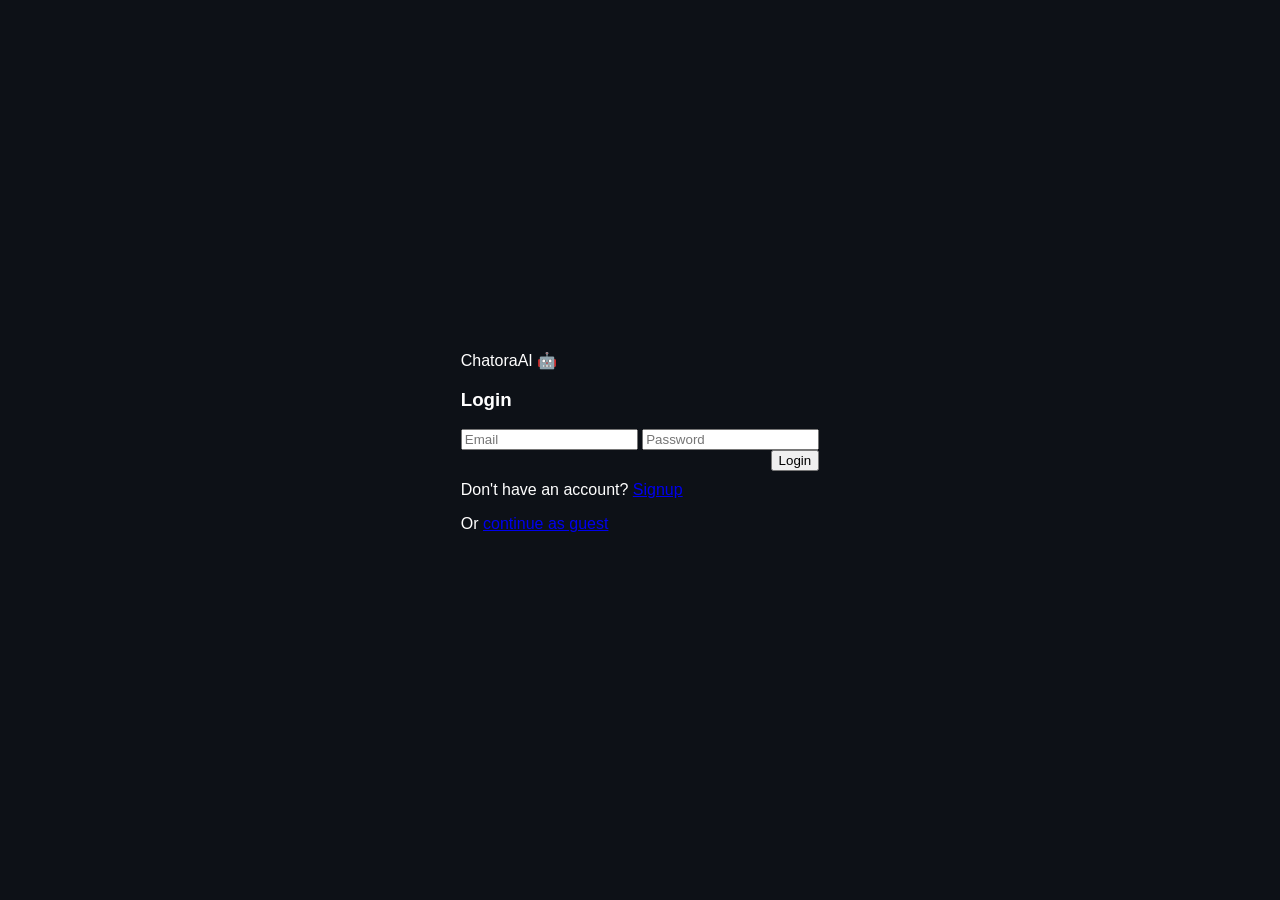
==== frontend/login.html @ 162e8bf5 "Some new features." ====
<!doctype html>
<html>
<head>
  <meta charset="utf-8"/><meta name="viewport" content="width=device-width,initial-scale=1"/>
  <title>Login - ChatoraAI</title>
  <link rel="stylesheet" href="style.css"/>
</head>
<body>
  <div class="container">
    <div class="header"><div class="brand">ChatoraAI 🤖</div></div>
    <div class="panel" style="max-width:520px;margin:0 auto">
      <h3>Login</h3>
      <input id="email" type="email" placeholder="Email" />
      <input id="password" type="password" placeholder="Password" />
      <div style="display:flex;gap:8px;justify-content:flex-end">
        <button id="loginBtn" class="btn-primary">Login</button>
      </div>
      <p class="small" style="margin-top:10px">Don't have an account? <a href="signup.html" class="link">Signup</a></p>
      <p class="small">Or <a href="chat.html?guest=true" class="link">continue as guest</a></p>
    </div>
  </div>

  <script>
    const API_BASE = "http://127.0.0.1:8000";
    function saveAuth(token, user){ localStorage.setItem('chatora_token', token); localStorage.setItem('chatora_user', JSON.stringify(user)); }
    document.getElementById('loginBtn').addEventListener('click', async ()=>{
      const email = document.getElementById('email').value.trim();
      const password = document.getElementById('password').value;
      if(!email||!password){ alert('Fill all'); return; }
      try{
        const res = await fetch(`${API_BASE}/login`, { method:'POST', headers:{'Content-Type':'application/json'}, body: JSON.stringify({email,password}) });
        const data = await res.json();
        if(!res.ok){ alert(data.detail || 'Login failed'); return; }
        saveAuth(data.token, data.user || {name:data.user?.name || data.user?.username, email});
        window.location.href = 'chat.html';
      }catch(e){ alert('Network error'); console.error(e) }
    });

    // restore theme
    const s = localStorage.getItem('chatora_theme') || 'dark';
    if(s==='light') document.body.classList.add('light');
  </script>
</body>
</html>
---- frontend/style.css ----
/* General Page Styling */
body {
  font-family: Arial, sans-serif;
  background-color: #0d1117;
  color: white;
  margin: 0;
  padding: 0;
  height: 100vh;
  display: flex;
  justify-content: center;
  align-items: center;
}

/* Main Container: Two-column layout */
.main-container {
  display: flex;
  gap: 20px;
  width: 90%;
  max-width: 1200px;
  height: 90vh;
}

/* Avatar Section (Left) */
.avatar-section {
  flex: 1;
  display: flex;
  justify-content: center;
  align-items: center;
  background-color: #161b22;
  border-radius: 15px;
  box-shadow: 0 0 20px rgba(0, 255, 255, 0.4);
  padding: 10px;
  min-width: 350px;
  max-width: 450px;
}

#avatar-container {
  width: 100%;
  height: 100%;
  max-height: 450px;
}


/* Chat Section (Right) */
.chat-section {
  flex: 1.5;
  background-color: #161b22;
  padding: 20px;
  border-radius: 15px;
  box-shadow: 0 0 20px rgba(0, 255, 255, 0.4);
  display: flex;
  flex-direction: column;
}

h1 {
  margin: 0 0 10px 0;
  text-align: center;
  color: #00eaff;
}

/* Chat Box */
#chat-box {
  flex: 1;
  overflow-y: auto;
  background-color: #0d1117;
  border: 1px solid #00eaff;
  padding: 10px;
  margin-bottom: 10px;
  border-radius: 10px;
  text-align: left;
}

/* Messages */
.user-msg {
  color: #00eaff;
  margin-bottom: 5px;
}
.bot-msg {
  color: #ffcc70;
  margin-bottom: 10px;
}

/* Input Area */
.input-area {
  display: flex;
  gap: 10px;
  align-items: center;
}

#user-input {
  flex: 1;
  padding: 8px;
  border-radius: 8px;
  border: none;
  outline: none;
  font-size: 16px;
}

#send-btn {
  padding: 8px 15px;
  background-color: #00eaff;
  border: none;
  border-radius: 8px;
  cursor: pointer;
  color: black;
  font-weight: bold;
}
#send-btn:hover {
  background-color: #00bcd4;
}

#emoji-btn {
  padding: 6px 10px;
  background-color: #222;
  border: 1px solid #00eaff;
  border-radius: 8px;
  cursor: pointer;
  color: #00eaff;
  font-size: 18px;
}
#emoji-btn:hover {
  background-color: #00eaff;
  color: black;
}

/* Emoji Picker Position */
emoji-picker {
  position: absolute;
  bottom: 80px;
  right: 50px;
  z-index: 999;
}
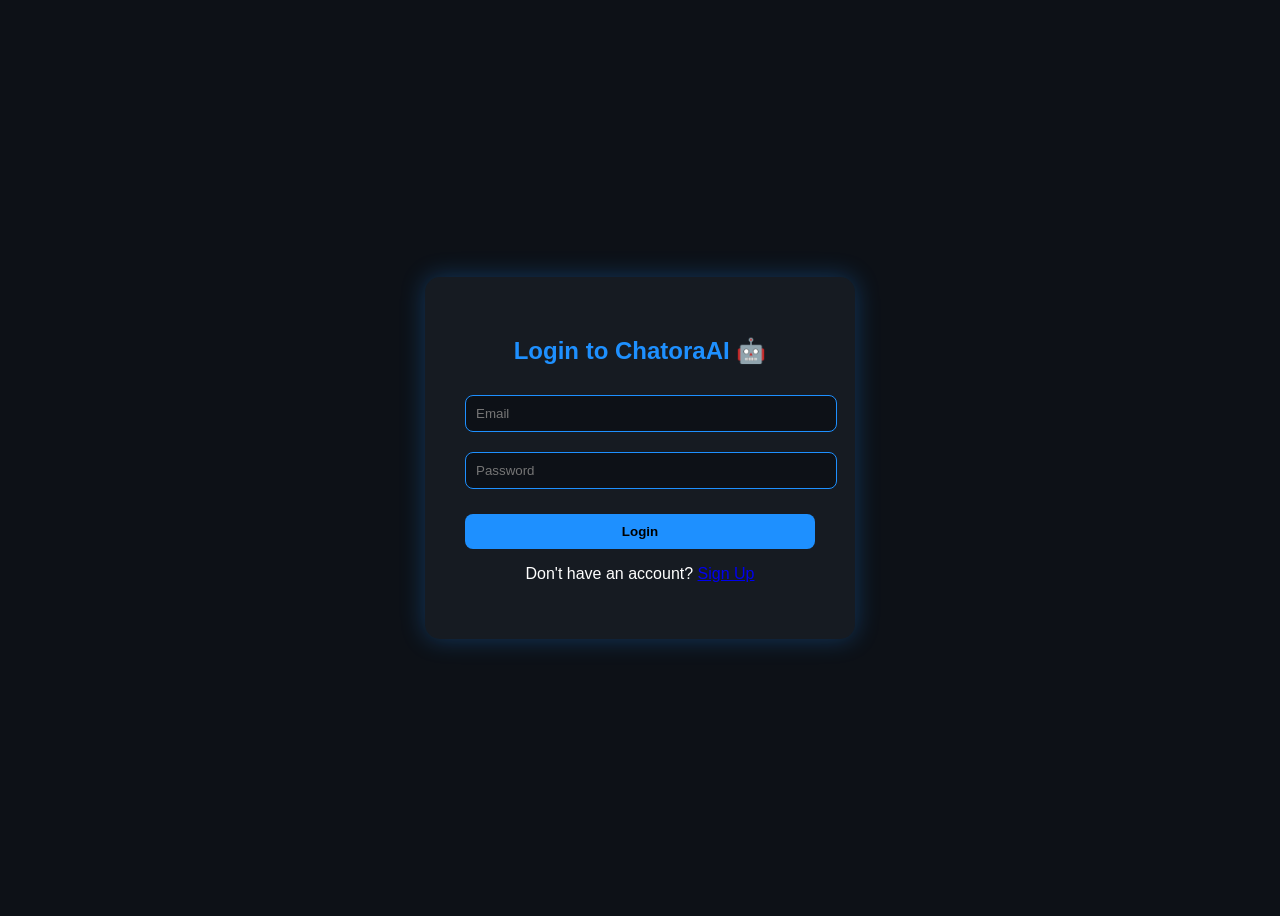
==== commit 33109248: "Fea: added new feature copy etc" ====
--- a/frontend/login.html
+++ b/frontend/login.html
@@ -1,44 +1,25 @@
-<!doctype html>
-<html>
+<!DOCTYPE html>
+<html lang="en">
 <head>
-  <meta charset="utf-8"/><meta name="viewport" content="width=device-width,initial-scale=1"/>
+  <meta charset="UTF-8">
   <title>Login - ChatoraAI</title>
-  <link rel="stylesheet" href="style.css"/>
+  <link rel="stylesheet" href="css/auth.css">
 </head>
 <body>
-  <div class="container">
-    <div class="header"><div class="brand">ChatoraAI 🤖</div></div>
-    <div class="panel" style="max-width:520px;margin:0 auto">
-      <h3>Login</h3>
-      <input id="email" type="email" placeholder="Email" />
-      <input id="password" type="password" placeholder="Password" />
-      <div style="display:flex;gap:8px;justify-content:flex-end">
-        <button id="loginBtn" class="btn-primary">Login</button>
-      </div>
-      <p class="small" style="margin-top:10px">Don't have an account? <a href="signup.html" class="link">Signup</a></p>
-      <p class="small">Or <a href="chat.html?guest=true" class="link">continue as guest</a></p>
-    </div>
-  </div>
 
-  <script>
-    const API_BASE = "http://127.0.0.1:8000";
-    function saveAuth(token, user){ localStorage.setItem('chatora_token', token); localStorage.setItem('chatora_user', JSON.stringify(user)); }
-    document.getElementById('loginBtn').addEventListener('click', async ()=>{
-      const email = document.getElementById('email').value.trim();
-      const password = document.getElementById('password').value;
-      if(!email||!password){ alert('Fill all'); return; }
-      try{
-        const res = await fetch(`${API_BASE}/login`, { method:'POST', headers:{'Content-Type':'application/json'}, body: JSON.stringify({email,password}) });
-        const data = await res.json();
-        if(!res.ok){ alert(data.detail || 'Login failed'); return; }
-        saveAuth(data.token, data.user || {name:data.user?.name || data.user?.username, email});
-        window.location.href = 'chat.html';
-      }catch(e){ alert('Network error'); console.error(e) }
-    });
+<div class="auth-container">
+  <h2>Login to ChatoraAI 🤖</h2>
 
-    // restore theme
-    const s = localStorage.getItem('chatora_theme') || 'dark';
-    if(s==='light') document.body.classList.add('light');
-  </script>
+  <input type="email" id="login-email" placeholder="Email">
+  <input type="password" id="login-password" placeholder="Password">
+
+  <button onclick="login()">Login</button>
+
+  <p>Don't have an account? 
+    <a href="signup.html">Sign Up</a>
+  </p>
+</div>
+
+<script src="js/auth.js"></script>
 </body>
 </html>
--- a/frontend/css/auth.css
+++ b/frontend/css/auth.css
@@ -0,0 +1,473 @@
+body {
+  background: #0d1117;
+  display: flex;
+  justify-content: center;
+  align-items: center;
+  height: 100vh;
+  font-family: Arial;
+  color: white;
+}
+
+body.light {
+  background: #f5f5f5;
+  color: #111;
+}
+
+body.light .profile-container {
+  background: #ffffff;
+  border-color: rgba(0, 119, 204, 0.4);
+  color: #111;
+}
+
+body.light .profile-header h2 {
+  color: #0077cc;
+}
+
+body.light .profile-avatar-img {
+  border-color: rgba(0, 119, 204, 0.4);
+}
+
+body.light .profile-form {
+  background: #f0f7ff;
+  border-color: rgba(0, 119, 204, 0.4);
+}
+
+body.light .detail-group {
+  background: #eff7ff;
+  color: #111;
+}
+
+body.light .profile-actions button,
+body.light .form-actions button:nth-child(1) {
+  background: #0077cc;
+  color: #fff;
+}
+
+body.light .form-actions button:nth-child(2) {
+  background: #e9f4ff;
+  color: #0077cc;
+}
+
+body.light .auth-container {
+  background: #ffffff;
+  color: #111;
+}
+
+body.light .auth-container input {
+  background: #fff;
+  color: #111;
+  border-color: rgba(0, 119, 204, 0.4);
+}
+
+body.light .auth-container button {
+  background: #0077cc;
+  color: #fff;
+}
+
+body.light .profile-form input {
+  background: #fff;
+  color: #111;
+  border-color: rgba(0, 119, 204, 0.4);
+}
+
+body.light .profile-form label {
+  color: #111;
+}
+
+body.light .toggle-password {
+  color: #0077cc;
+}
+
+body.light .upload-group input[type="file"] {
+  color: #0077cc;
+}
+
+body.light #upload-image-btn {
+  background: #fff;
+  border-color: rgba(0, 119, 204, 0.4);
+  color: #0077cc;
+}
+
+body.light .profile-status,
+body.light .upload-status {
+  color: #111;
+}
+
+body.light .detail-group label,
+body.light .detail-group span,
+body.light .profile-form label {
+  color: #111;
+}
+
+body.light .profile-form h3 {
+  color: #0077cc;
+}
+
+body.light .profile-loader {
+  color: #111;
+  background: #e9f4ff;
+  border-color: rgba(0, 119, 204, 0.4);
+}
+
+body.light .back-btn {
+  color: #0077cc;
+  border-color: rgba(0, 119, 204, 0.4);
+}
+
+body.light .back-btn:hover {
+  background: rgba(0, 119, 204, 0.1);
+}
+
+.auth-container {
+  background: #161b22;
+  padding: 40px;
+  border-radius: 15px;
+  width: 350px;
+  text-align: center;
+  box-shadow: 0 0 25px rgba(30, 144, 255, 0.3);
+}
+
+.auth-container h2 {
+  margin-bottom: 20px;
+  color: #1e90ff;
+}
+
+.auth-container input {
+  width: 100%;
+  padding: 10px;
+  margin: 10px 0;
+  border-radius: 8px;
+  border: 1px solid #1e90ff;
+  background: #0d1117;
+  color: white;
+}
+
+.auth-container .password-input-group input {
+  padding-right: 40px;
+}
+
+.auth-container .password-input-group {
+  position: relative;
+  display: flex;
+  align-items: center;
+}
+
+.auth-container button {
+  width: 100%;
+  padding: 10px;
+  margin-top: 15px;
+  border: none;
+  border-radius: 8px;
+  background: #1e90ff;
+  font-weight: bold;
+  cursor: pointer;
+}
+
+.auth-container button:hover {
+  background: #00bcd4;
+}
+
+/* Profile page styling */
+.profile-container {
+  width: min(640px, 94vw);
+  margin: 42px auto;
+  background: #121821;
+  border: 1px solid rgba(30, 144, 255, 0.25);
+  border-radius: 16px;
+  box-shadow: 0 10px 36px rgba(0, 0, 0, 0.35);
+  padding: 24px;
+  color: #d3dce5;
+}
+
+.profile-header {
+  display: flex;
+  justify-content: space-between;
+  align-items: center;
+  gap: 14px;
+  margin-bottom: 22px;
+}
+
+.profile-header h2 {
+  margin: 0;
+  color: #1e90ff;
+}
+
+.profile-loader {
+  width: 100%;
+  margin: 20px 0;
+  padding: 14px 16px;
+  background: rgba(30, 144, 255, 0.08);
+  color: #1e90ff;
+  border: 1px solid rgba(30, 144, 255, 0.35);
+  border-radius: 10px;
+  text-align: center;
+  font-weight: 600;
+}
+
+.profile-content {
+  display: grid;
+  grid-template-columns: 120px 1fr;
+  gap: 18px;
+}
+
+.profile-avatar {
+  position: relative;
+  display: flex;
+  flex-direction: column;
+  align-items: center;
+  gap: 8px;
+}
+
+.profile-avatar-img {
+  width: 110px;
+  height: 110px;
+  border-radius: 50%;
+  object-fit: cover;
+  border: 3px solid rgba(30,144,255,0.5);
+  background: #0d1117;
+}
+
+.profile-avatar .avatar-circle {
+  width: 110px;
+  height: 110px;
+  border-radius: 999px;
+  background: linear-gradient(145deg, #1e90ff 0%, #5bdaff 100%);
+  display: flex;
+  justify-content: center;
+  align-items: center;
+  box-shadow: 0 0 0 5px rgba(0,0,0,0.15);
+}
+
+.profile-avatar span {
+  font-size: 46px;
+  font-weight: 700;
+  color: #0f172a;
+}
+
+.profile-details {
+  display: flex;
+  flex-direction: column;
+  gap: 12px;
+}
+
+.detail-group {
+  display: flex;
+  justify-content: space-between;
+  gap: 14px;
+  background: rgba(0, 0, 0, 0.3);
+  padding: 11px 12px;
+  border: 1px solid rgba(255,255,255,0.12);
+  border-radius: 10px;
+}
+
+.detail-group label {
+  color: #8ab9ce;
+  font-weight: 600;
+}
+
+.detail-group span {
+  color: #fff;
+  font-weight: 500;
+}
+
+.upload-group {
+  grid-column: 1 / -1;
+  display: flex;
+  gap: 8px;
+  align-items: center;
+}
+
+.upload-group input[type="file"] {
+  color: #1e90ff;
+}
+
+#upload-image-btn {
+  background: #0d1117;
+  border: 1px solid #1e90ff;
+  color: #1e90ff;
+  border-radius: 8px;
+  padding: 8px 12px;
+  cursor: pointer;
+}
+
+#upload-image-btn:disabled {
+  opacity: 0.5;
+  cursor: not-allowed;
+}
+
+.upload-status {
+  color: #d3dce5;
+  font-size: 13px;
+}
+
+.profile-avatar {
+  position: relative;
+  display: flex;
+  flex-direction: column;
+  align-items: center;
+  gap: 8px;
+}
+
+.profile-edit-btn {
+  position: absolute;
+  right: 6px;
+  bottom: 6px;
+  border: none;
+  background: rgba(30, 144, 255, 0.9);
+  color: #0c1d2b;
+  width: 32px;
+  height: 32px;
+  border-radius: 50%;
+  display: inline-flex;
+  justify-content: center;
+  align-items: center;
+  cursor: pointer;
+  font-size: 16px;
+  box-shadow: 0 4px 10px rgba(0, 0, 0, 0.25);
+}
+
+.profile-edit-btn:hover {
+  transform: scale(1.05);
+}
+
+.profile-status,
+.upload-status {
+  grid-column: 1 / -1;
+  color: #b1d4ea;
+  font-size: 13px;
+  margin-top: 8px;
+}
+
+.profile-form {
+  background: rgba(30, 144, 255, 0.06);
+  border: 1px solid rgba(30, 144, 255, 0.2);
+  border-radius: 12px;
+  padding: 14px;
+}
+
+.profile-form h3 {
+  margin: 0 0 10px 0;
+  color: #1e90ff;
+}
+
+.profile-form label {
+  display: block;
+  font-size: 13px;
+  color: #8ab9ce;
+  margin: 6px 0 4px;
+}
+
+.profile-form input {
+  width: 100%;
+  padding: 8px 10px;
+  border-radius: 8px;
+  border: 1px solid rgba(30, 144, 255, 0.2);
+  background: #0d1117;
+  color: #fff;
+  margin-bottom: 8px;
+}
+
+.password-input-group {
+  position: relative;
+  display: flex;
+  align-items: center;
+}
+
+.password-input-group input {
+  padding-right: 40px;
+}
+
+.toggle-password {
+  position: absolute;
+  right: 8px;
+  top: 50%;
+  transform: translateY(-50%);
+  background: transparent;
+  border: none;
+  color: #1e90ff;
+  cursor: pointer;
+  font-size: 16px;
+  line-height: 1;
+  padding: 2px;
+}
+
+.toggle-password:hover {
+  color: #ffffff;
+}
+
+.auth-container .toggle-password {
+  font-size: 12px;
+  padding: 0;
+  width: 20px;
+  height: 20px;
+  display: flex;
+  align-items: center;
+  justify-content: center;
+}
+
+.form-actions {
+  display: flex;
+  gap: 10px;
+  margin-top: 8px;
+}
+
+.form-actions button {
+  flex: 1;
+  padding: 8px;
+  border: none;
+  border-radius: 8px;
+  background: #1e90ff;
+  color: #0d1117;
+  font-weight: 600;
+  cursor: pointer;
+}
+
+.form-actions button:nth-child(2) {
+  background: #171f2b;
+  color: #1e90ff;
+  border: 1px solid rgba(30, 144, 255, 0.4);
+}
+
+.profile-status {
+  margin-top: 8px;
+  font-size: 13px;
+  color: #b1d4ea;
+}
+
+.profile-actions {
+  grid-column: 1 / -1;
+  display: flex;
+  gap: 12px;
+  margin-top: 18px;
+}
+
+.profile-actions button {
+  flex: 1;
+  background: #1e90ff;
+  border: 0;
+  border-radius: 8px;
+  color: #0d1117;
+  font-weight: 700;
+  padding: 10px;
+  cursor: pointer;
+  transition: transform 0.2s, background 0.2s;
+}
+
+.profile-actions button:hover {
+  transform: translateY(-1px);
+  background: #00bcd4;
+}
+
+.back-btn {
+  border: 1px solid rgba(30,144,255,0.2);
+  background: transparent;
+  padding: 8px 10px;
+  border-radius: 8px;
+  color: #1e90ff;
+  cursor: pointer;
+}
+
+.back-btn:hover {
+  background: rgba(30,144,255,0.12);
+}
+
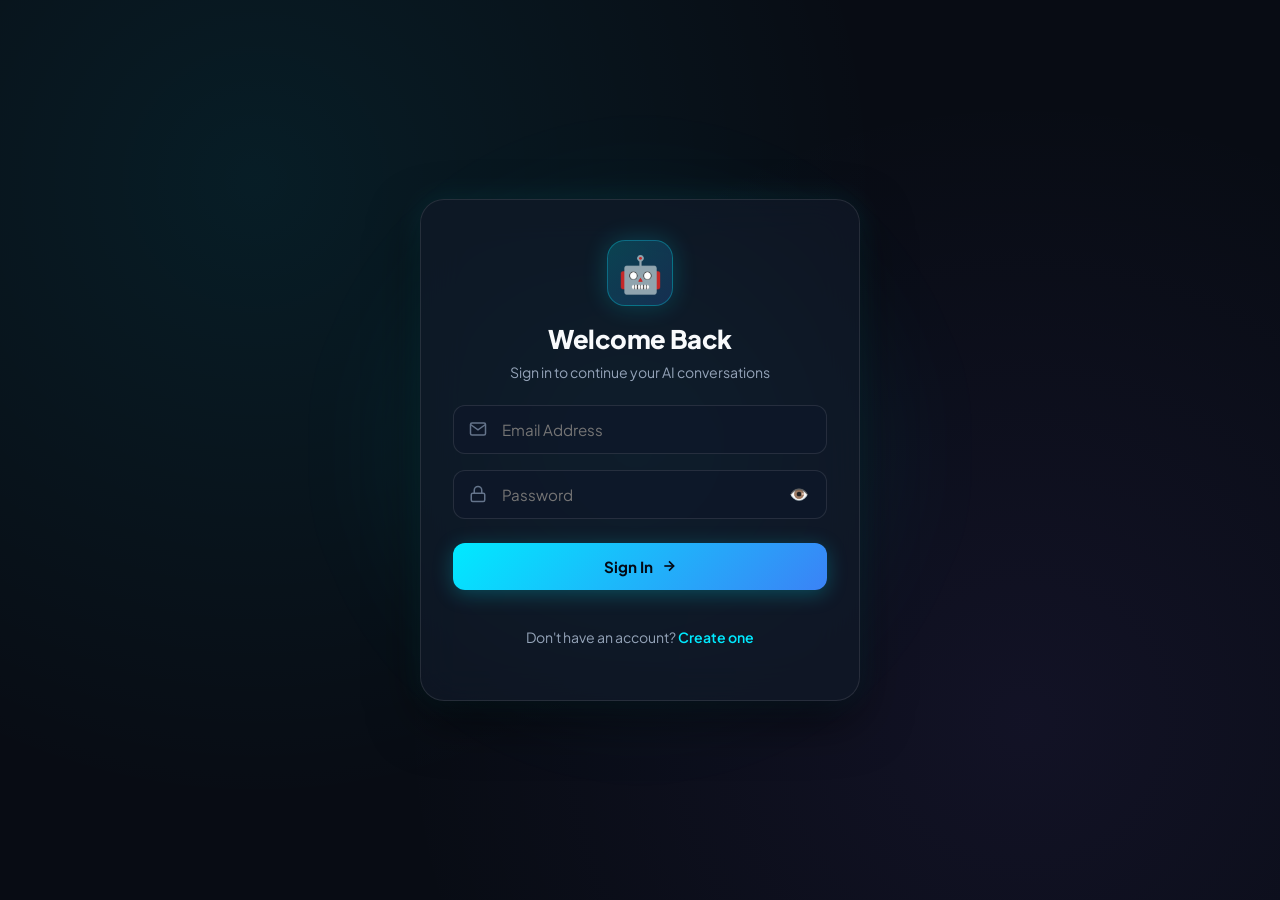
==== commit 8b78265c: "Fix: Profile page UI and styling." ====
--- a/frontend/login.html
+++ b/frontend/login.html
@@ -1,25 +1,56 @@
 <!DOCTYPE html>
 <html lang="en">
+
 <head>
   <meta charset="UTF-8">
-  <title>Login - ChatoraAI</title>
+  <meta name="viewport" content="width=device-width, initial-scale=1.0">
+  <title>Login - Chatora AI</title>
+  <link rel="icon" type="image/png" href="assets/logo-main.png" />
+
+  <!-- Google Fonts: Plus Jakarta Sans -->
+  <link rel="preconnect" href="https://fonts.googleapis.com">
+  <link rel="preconnect" href="https://fonts.gstatic.com" crossorigin>
+  <link href="https://fonts.googleapis.com/css2?family=Plus+Jakarta+Sans:wght@400;500;600;700;800&display=swap" rel="stylesheet">
+
   <link rel="stylesheet" href="css/auth.css">
 </head>
+
 <body>
+  <div class="auth-page-wrapper">
+    <div class="auth-background-glow"></div>
 
-<div class="auth-container">
-  <h2>Login to ChatoraAI 🤖</h2>
+    <div class="auth-container">
+      <div class="auth-header">
+        <div class="auth-brand-icon">🤖</div>
+        <h2>Welcome Back</h2>
+        <p class="auth-subtitle">Sign in to continue your AI conversations</p>
+      </div>
 
-  <input type="email" id="login-email" placeholder="Email">
-  <input type="password" id="login-password" placeholder="Password">
+      <div class="auth-form-group">
+        <div class="input-field-wrapper">
+          <svg class="input-icon" xmlns="http://www.w3.org/2000/svg" width="18" height="18" viewBox="0 0 24 24" fill="none" stroke="currentColor" stroke-width="2"><path d="M4 4h16c1.1 0 2 .9 2 2v12c0 1.1-.9 2-2 2H4c-1.1 0-2-.9-2-2V6c0-1.1.9-2 2-2z"></path><polyline points="22,6 12,13 2,6"></polyline></svg>
+          <input type="email" id="login-email" placeholder="Email Address" required autocomplete="email">
+        </div>
 
-  <button onclick="login()">Login</button>
+        <div class="input-field-wrapper password-input-group">
+          <svg class="input-icon" xmlns="http://www.w3.org/2000/svg" width="18" height="18" viewBox="0 0 24 24" fill="none" stroke="currentColor" stroke-width="2"><rect x="3" y="11" width="18" height="11" rx="2" ry="2"></rect><path d="M7 11V7a5 5 0 0 1 10 0v4"></path></svg>
+          <input type="password" id="login-password" placeholder="Password" required autocomplete="current-password">
+          <button type="button" class="toggle-password" data-target="login-password" aria-label="Toggle password visibility">👁️</button>
+        </div>
+      </div>
 
-  <p>Don't have an account? 
-    <a href="signup.html">Sign Up</a>
-  </p>
-</div>
+      <button class="auth-submit-btn" onclick="login()">
+        <span>Sign In</span>
+        <svg xmlns="http://www.w3.org/2000/svg" width="16" height="16" viewBox="0 0 24 24" fill="none" stroke="currentColor" stroke-width="2.5"><line x1="5" y1="12" x2="19" y2="12"></line><polyline points="12 5 19 12 12 19"></polyline></svg>
+      </button>
 
-<script src="js/auth.js"></script>
+      <div class="auth-footer">
+        <p>Don't have an account? <a href="signup.html">Create one</a></p>
+      </div>
+    </div>
+  </div>
+
+  <script src="js/auth.js"></script>
 </body>
+
 </html>
--- a/frontend/css/auth.css
+++ b/frontend/css/auth.css
@@ -1,473 +1,647 @@
+/* ==========================================================================
+   CHATORA AI - AUTHENTICATION & PROFILE STYLESHEET
+   ========================================================================== */
+
+@import url('https://fonts.googleapis.com/css2?family=Plus+Jakarta+Sans:wght@400;500;600;700;800&display=swap');
+
+/* --------------------------------------------------------------------------
+   1. GLOBAL AUTH PAGE STYLES
+   -------------------------------------------------------------------------- */
 body {
-  background: #0d1117;
+  font-family: 'Plus Jakarta Sans', -apple-system, BlinkMacSystemFont, sans-serif;
+  background-color: #080c14;
+  color: #f8fafc;
+  min-height: 100vh;
+  margin: 0;
   display: flex;
   justify-content: center;
   align-items: center;
-  height: 100vh;
-  font-family: Arial;
-  color: white;
+  background-image: 
+    radial-gradient(circle at 20% 20%, rgba(0, 234, 255, 0.08) 0%, transparent 50%),
+    radial-gradient(circle at 80% 80%, rgba(139, 92, 246, 0.08) 0%, transparent 50%);
+  background-attachment: fixed;
 }
 
 body.light {
-  background: #f5f5f5;
-  color: #111;
+  background-color: #f1f5f9;
+  color: #0f172a;
+  background-image: 
+    radial-gradient(circle at 20% 20%, rgba(0, 119, 255, 0.05) 0%, transparent 50%),
+    radial-gradient(circle at 80% 80%, rgba(147, 51, 234, 0.05) 0%, transparent 50%);
+}
+
+/* --------------------------------------------------------------------------
+   2. AUTH CARD & FORM ELEMENTS
+   -------------------------------------------------------------------------- */
+.auth-page-wrapper {
+  position: relative;
+  width: 100%;
+  max-width: 440px;
+  padding: 20px;
+}
+
+.auth-background-glow {
+  position: absolute;
+  top: 50%;
+  left: 50%;
+  transform: translate(-50%, -50%);
+  width: 120%;
+  height: 120%;
+  background: radial-gradient(circle, rgba(0, 234, 255, 0.15) 0%, transparent 70%);
+  filter: blur(40px);
+  pointer-events: none;
+  z-index: 0;
+}
+
+.auth-container {
+  position: relative;
+  z-index: 1;
+  background: rgba(17, 24, 39, 0.75);
+  backdrop-filter: blur(20px);
+  -webkit-backdrop-filter: blur(20px);
+  border: 1px solid rgba(255, 255, 255, 0.1);
+  border-radius: 24px;
+  padding: 40px 32px;
+  box-shadow: 0 20px 50px rgba(0, 0, 0, 0.5), 0 0 30px rgba(0, 234, 255, 0.1);
+  display: flex;
+  flex-direction: column;
+  gap: 24px;
+  text-align: center;
+}
+
+body.light .auth-container {
+  background: rgba(255, 255, 255, 0.85);
+  border-color: rgba(0, 0, 0, 0.08);
+  box-shadow: 0 20px 50px rgba(0, 0, 0, 0.08);
+}
+
+.auth-header {
+  display: flex;
+  flex-direction: column;
+  align-items: center;
+  gap: 8px;
+}
+
+.auth-brand-icon {
+  font-size: 36px;
+  width: 64px;
+  height: 64px;
+  border-radius: 18px;
+  background: linear-gradient(135deg, rgba(0, 234, 255, 0.2), rgba(59, 130, 246, 0.2));
+  border: 1px solid rgba(0, 234, 255, 0.3);
+  display: flex;
+  align-items: center;
+  justify-content: center;
+  margin-bottom: 8px;
+  box-shadow: 0 0 24px rgba(0, 234, 255, 0.2);
+}
+
+.auth-header h2 {
+  font-size: 1.6rem;
+  font-weight: 800;
+  margin: 0;
+  letter-spacing: -0.02em;
+}
+
+.auth-subtitle {
+  font-size: 0.88rem;
+  color: #94a3b8;
+  margin: 0;
+}
+
+body.light .auth-subtitle {
+  color: #64748b;
+}
+
+.auth-form-group {
+  display: flex;
+  flex-direction: column;
+  gap: 16px;
+}
+
+.input-field-wrapper {
+  position: relative;
+  display: flex;
+  align-items: center;
+}
+
+.input-icon {
+  position: absolute;
+  left: 16px;
+  color: #64748b;
+  pointer-events: none;
+  transition: color 0.2s;
+}
+
+.input-field-wrapper input {
+  width: 100%;
+  padding: 14px 16px 14px 48px;
+  background: rgba(15, 23, 42, 0.7);
+  border: 1px solid rgba(255, 255, 255, 0.1);
+  border-radius: 12px;
+  color: #f8fafc;
+  font-family: inherit;
+  font-size: 0.95rem;
+  outline: none;
+  transition: all 0.25s;
+}
+
+body.light .input-field-wrapper input {
+  background: #ffffff;
+  border-color: rgba(0, 0, 0, 0.12);
+  color: #0f172a;
+}
+
+.input-field-wrapper input:focus {
+  border-color: #00eaff;
+  box-shadow: 0 0 20px rgba(0, 234, 255, 0.25);
+  background: rgba(15, 23, 42, 0.9);
+}
+
+.input-field-wrapper:focus-within .input-icon {
+  color: #00eaff;
+}
+
+.toggle-password {
+  position: absolute;
+  right: 12px;
+  background: transparent;
+  border: none;
+  color: #94a3b8;
+  cursor: pointer;
+  padding: 6px;
+  font-size: 1rem;
+  display: flex;
+  align-items: center;
+  justify-content: center;
+  border-radius: 6px;
+  transition: color 0.2s;
+}
+
+.toggle-password:hover {
+  color: #00eaff;
+}
+
+.auth-submit-btn {
+  width: 100%;
+  padding: 14px;
+  border-radius: 12px;
+  border: none;
+  background: linear-gradient(135deg, #00eaff 0%, #3b82f6 100%);
+  color: #040914;
+  font-family: inherit;
+  font-weight: 700;
+  font-size: 0.95rem;
+  display: flex;
+  align-items: center;
+  justify-content: center;
+  gap: 8px;
+  cursor: pointer;
+  transition: all 0.25s;
+  box-shadow: 0 4px 20px rgba(0, 234, 255, 0.25);
+}
+
+.auth-submit-btn:hover {
+  transform: translateY(-2px);
+  box-shadow: 0 8px 30px rgba(0, 234, 255, 0.4);
+  filter: brightness(1.1);
+}
+
+.auth-footer {
+  font-size: 0.88rem;
+  color: #94a3b8;
+}
+
+.auth-footer a {
+  color: #00eaff;
+  text-decoration: none;
+  font-weight: 600;
+}
+
+.auth-footer a:hover {
+  text-decoration: underline;
+}
+
+/* --------------------------------------------------------------------------
+   3. PROFILE PAGE STYLING
+   -------------------------------------------------------------------------- */
+.profile-container {
+  width: min(680px, 94vw);
+  margin: 40px auto;
+  background: rgba(17, 24, 39, 0.8);
+  backdrop-filter: blur(20px);
+  border: 1px solid rgba(255, 255, 255, 0.1);
+  border-radius: 24px;
+  box-shadow: 0 20px 50px rgba(0, 0, 0, 0.4);
+  padding: 32px;
 }
 
 body.light .profile-container {
-  background: #ffffff;
-  border-color: rgba(0, 119, 204, 0.4);
-  color: #111;
-}
-
-body.light .profile-header h2 {
-  color: #0077cc;
-}
-
-body.light .profile-avatar-img {
-  border-color: rgba(0, 119, 204, 0.4);
-}
-
-body.light .profile-form {
-  background: #f0f7ff;
-  border-color: rgba(0, 119, 204, 0.4);
-}
-
-body.light .detail-group {
-  background: #eff7ff;
-  color: #111;
-}
-
-body.light .profile-actions button,
-body.light .form-actions button:nth-child(1) {
-  background: #0077cc;
-  color: #fff;
-}
-
-body.light .form-actions button:nth-child(2) {
-  background: #e9f4ff;
-  color: #0077cc;
-}
-
-body.light .auth-container {
-  background: #ffffff;
-  color: #111;
-}
-
-body.light .auth-container input {
-  background: #fff;
-  color: #111;
-  border-color: rgba(0, 119, 204, 0.4);
-}
-
-body.light .auth-container button {
-  background: #0077cc;
-  color: #fff;
-}
-
-body.light .profile-form input {
-  background: #fff;
-  color: #111;
-  border-color: rgba(0, 119, 204, 0.4);
-}
-
-body.light .profile-form label {
-  color: #111;
-}
-
-body.light .toggle-password {
-  color: #0077cc;
-}
-
-body.light .upload-group input[type="file"] {
-  color: #0077cc;
-}
-
-body.light #upload-image-btn {
-  background: #fff;
-  border-color: rgba(0, 119, 204, 0.4);
-  color: #0077cc;
-}
-
-body.light .profile-status,
-body.light .upload-status {
-  color: #111;
-}
-
-body.light .detail-group label,
-body.light .detail-group span,
-body.light .profile-form label {
-  color: #111;
-}
-
-body.light .profile-form h3 {
-  color: #0077cc;
-}
-
-body.light .profile-loader {
-  color: #111;
-  background: #e9f4ff;
-  border-color: rgba(0, 119, 204, 0.4);
-}
-
-body.light .back-btn {
-  color: #0077cc;
-  border-color: rgba(0, 119, 204, 0.4);
-}
-
-body.light .back-btn:hover {
-  background: rgba(0, 119, 204, 0.1);
-}
-
-.auth-container {
-  background: #161b22;
-  padding: 40px;
-  border-radius: 15px;
-  width: 350px;
-  text-align: center;
-  box-shadow: 0 0 25px rgba(30, 144, 255, 0.3);
-}
-
-.auth-container h2 {
-  margin-bottom: 20px;
-  color: #1e90ff;
-}
-
-.auth-container input {
-  width: 100%;
-  padding: 10px;
-  margin: 10px 0;
-  border-radius: 8px;
-  border: 1px solid #1e90ff;
-  background: #0d1117;
-  color: white;
-}
-
-.auth-container .password-input-group input {
-  padding-right: 40px;
-}
-
-.auth-container .password-input-group {
-  position: relative;
-  display: flex;
-  align-items: center;
-}
-
-.auth-container button {
-  width: 100%;
-  padding: 10px;
-  margin-top: 15px;
-  border: none;
-  border-radius: 8px;
-  background: #1e90ff;
-  font-weight: bold;
+  background: rgba(255, 255, 255, 0.9);
+  border-color: rgba(0, 0, 0, 0.08);
+}
+
+.profile-header {
+  display: flex;
+  justify-content: space-between;
+  align-items: center;
+  margin-bottom: 28px;
+  padding-bottom: 16px;
+  border-bottom: 1px solid rgba(255, 255, 255, 0.08);
+}
+
+.profile-header h2 {
+  font-size: 1.4rem;
+  font-weight: 800;
+  margin: 0;
+}
+
+.back-btn {
+  background: rgba(255, 255, 255, 0.05);
+  border: 1px solid rgba(255, 255, 255, 0.1);
+  color: #f8fafc;
+  padding: 8px 16px;
+  border-radius: 10px;
+  font-family: inherit;
+  font-weight: 600;
+  font-size: 0.88rem;
   cursor: pointer;
-}
-
-.auth-container button:hover {
-  background: #00bcd4;
-}
-
-/* Profile page styling */
-.profile-container {
-  width: min(640px, 94vw);
-  margin: 42px auto;
-  background: #121821;
-  border: 1px solid rgba(30, 144, 255, 0.25);
-  border-radius: 16px;
-  box-shadow: 0 10px 36px rgba(0, 0, 0, 0.35);
-  padding: 24px;
-  color: #d3dce5;
-}
-
-.profile-header {
-  display: flex;
-  justify-content: space-between;
-  align-items: center;
-  gap: 14px;
-  margin-bottom: 22px;
-}
-
-.profile-header h2 {
-  margin: 0;
-  color: #1e90ff;
-}
-
-.profile-loader {
-  width: 100%;
-  margin: 20px 0;
-  padding: 14px 16px;
-  background: rgba(30, 144, 255, 0.08);
-  color: #1e90ff;
-  border: 1px solid rgba(30, 144, 255, 0.35);
-  border-radius: 10px;
-  text-align: center;
-  font-weight: 600;
+  transition: all 0.2s;
+}
+
+.back-btn:hover {
+  background: rgba(0, 234, 255, 0.15);
+  border-color: #00eaff;
+  color: #00eaff;
 }
 
 .profile-content {
-  display: grid;
-  grid-template-columns: 120px 1fr;
-  gap: 18px;
+  display: flex;
+  flex-direction: column;
+  gap: 24px;
+}
+
+.profile-avatar-wrapper {
+  display: flex;
+  flex-direction: column;
+  align-items: center;
+  gap: 12px;
 }
 
 .profile-avatar {
   position: relative;
-  display: flex;
-  flex-direction: column;
-  align-items: center;
-  gap: 8px;
-}
-
-.profile-avatar-img {
   width: 110px;
   height: 110px;
   border-radius: 50%;
+  background: linear-gradient(135deg, #00eaff, #3b82f6);
+  padding: 4px;
+  box-shadow: 0 0 30px rgba(0, 234, 255, 0.25);
+}
+
+.avatar-circle {
+  width: 100%;
+  height: 100%;
+  border-radius: 50%;
+  background: #0d1117;
+  display: flex;
+  align-items: center;
+  justify-content: center;
+}
+
+.avatar-circle span {
+  font-size: 42px;
+  font-weight: 800;
+  color: #00eaff;
+}
+
+.profile-avatar-img {
+  width: 100%;
+  height: 100%;
+  border-radius: 50%;
   object-fit: cover;
-  border: 3px solid rgba(30,144,255,0.5);
-  background: #0d1117;
-}
-
-.profile-avatar .avatar-circle {
-  width: 110px;
-  height: 110px;
-  border-radius: 999px;
-  background: linear-gradient(145deg, #1e90ff 0%, #5bdaff 100%);
-  display: flex;
-  justify-content: center;
-  align-items: center;
-  box-shadow: 0 0 0 5px rgba(0,0,0,0.15);
-}
-
-.profile-avatar span {
-  font-size: 46px;
-  font-weight: 700;
-  color: #0f172a;
-}
-
-.profile-details {
-  display: flex;
-  flex-direction: column;
-  gap: 12px;
-}
-
-.detail-group {
-  display: flex;
-  justify-content: space-between;
-  gap: 14px;
-  background: rgba(0, 0, 0, 0.3);
-  padding: 11px 12px;
-  border: 1px solid rgba(255,255,255,0.12);
-  border-radius: 10px;
-}
-
-.detail-group label {
-  color: #8ab9ce;
-  font-weight: 600;
-}
-
-.detail-group span {
-  color: #fff;
-  font-weight: 500;
-}
-
-.upload-group {
-  grid-column: 1 / -1;
-  display: flex;
-  gap: 8px;
-  align-items: center;
-}
-
-.upload-group input[type="file"] {
-  color: #1e90ff;
-}
-
-#upload-image-btn {
-  background: #0d1117;
-  border: 1px solid #1e90ff;
-  color: #1e90ff;
-  border-radius: 8px;
-  padding: 8px 12px;
-  cursor: pointer;
-}
-
-#upload-image-btn:disabled {
-  opacity: 0.5;
-  cursor: not-allowed;
-}
-
-.upload-status {
-  color: #d3dce5;
-  font-size: 13px;
-}
-
-.profile-avatar {
-  position: relative;
-  display: flex;
-  flex-direction: column;
-  align-items: center;
-  gap: 8px;
 }
 
 .profile-edit-btn {
   position: absolute;
-  right: 6px;
-  bottom: 6px;
-  border: none;
-  background: rgba(30, 144, 255, 0.9);
-  color: #0c1d2b;
-  width: 32px;
-  height: 32px;
+  right: 0;
+  bottom: 0;
+  width: 34px;
+  height: 34px;
   border-radius: 50%;
-  display: inline-flex;
+  background: #00eaff;
+  border: 3px solid #0d1117;
+  color: #040914;
+  font-size: 14px;
+  display: flex;
+  align-items: center;
   justify-content: center;
-  align-items: center;
   cursor: pointer;
-  font-size: 16px;
-  box-shadow: 0 4px 10px rgba(0, 0, 0, 0.25);
+  box-shadow: 0 4px 12px rgba(0, 0, 0, 0.3);
+  transition: transform 0.2s;
 }
 
 .profile-edit-btn:hover {
-  transform: scale(1.05);
-}
-
-.profile-status,
-.upload-status {
-  grid-column: 1 / -1;
-  color: #b1d4ea;
-  font-size: 13px;
+  transform: scale(1.15);
+}
+
+.profile-details {
+  display: grid;
+  grid-template-columns: repeat(auto-fit, minmax(200px, 1fr));
+  gap: 16px;
+}
+
+.detail-group {
+  background: rgba(15, 23, 42, 0.6);
+  border: 1px solid rgba(255, 255, 255, 0.08);
+  border-radius: 14px;
+  padding: 16px;
+  display: flex;
+  flex-direction: column;
+  gap: 6px;
+}
+
+body.light .detail-group {
+  background: #ffffff;
+  border-color: rgba(0, 0, 0, 0.08);
+}
+
+.detail-group label {
+  font-size: 0.75rem;
+  font-weight: 700;
+  text-transform: uppercase;
+  letter-spacing: 0.05em;
+  color: #64748b;
+}
+
+.detail-group span {
+  font-size: 1rem;
+  font-weight: 600;
+  color: #f8fafc;
+}
+
+body.light .detail-group span {
+  color: #0f172a;
+}
+
+.status-active {
+  color: #4ade80 !important;
+}
+
+.profile-actions {
+  display: flex;
+  gap: 14px;
   margin-top: 8px;
 }
 
+.profile-actions button {
+  flex: 1;
+  padding: 12px;
+  border-radius: 12px;
+  border: 1px solid rgba(0, 234, 255, 0.3);
+  background: rgba(0, 234, 255, 0.1);
+  color: #00eaff;
+  font-family: inherit;
+  font-weight: 700;
+  font-size: 0.9rem;
+  cursor: pointer;
+  transition: all 0.2s;
+}
+
+.profile-actions button:hover {
+  background: #00eaff;
+  color: #040914;
+  box-shadow: 0 0 20px rgba(0, 234, 255, 0.3);
+}
+
 .profile-form {
-  background: rgba(30, 144, 255, 0.06);
-  border: 1px solid rgba(30, 144, 255, 0.2);
+  background: rgba(15, 23, 42, 0.85);
+  backdrop-filter: blur(16px);
+  -webkit-backdrop-filter: blur(16px);
+  border: 1px solid rgba(0, 234, 255, 0.2);
+  border-radius: 20px;
+  padding: 24px;
+  display: flex;
+  flex-direction: column;
+  gap: 16px;
+  margin-top: 20px;
+  box-shadow: 0 10px 30px rgba(0, 0, 0, 0.3), 0 0 20px rgba(0, 234, 255, 0.1);
+  animation: fadeInDown 0.3s cubic-bezier(0.34, 1.56, 0.64, 1);
+}
+
+body.light .profile-form {
+  background: #ffffff;
+  border-color: rgba(0, 119, 255, 0.2);
+  box-shadow: 0 10px 30px rgba(0, 0, 0, 0.08);
+}
+
+.profile-form h3 {
+  font-size: 1.15rem;
+  font-weight: 700;
+  margin: 0 0 4px 0;
+  color: #00eaff;
+}
+
+body.light .profile-form h3 {
+  color: #0077ff;
+}
+
+.form-field-group {
+  display: flex;
+  flex-direction: column;
+  gap: 6px;
+  width: 100%;
+}
+
+.form-field-group label {
+  font-size: 0.8rem;
+  font-weight: 700;
+  text-transform: uppercase;
+  letter-spacing: 0.05em;
+  color: #94a3b8;
+}
+
+body.light .form-field-group label {
+  color: #475569;
+}
+
+.profile-form input {
+  width: 100%;
+  padding: 12px 16px;
+  background: rgba(8, 12, 20, 0.8);
+  border: 1px solid rgba(255, 255, 255, 0.12);
   border-radius: 12px;
-  padding: 14px;
-}
-
-.profile-form h3 {
-  margin: 0 0 10px 0;
-  color: #1e90ff;
-}
-
-.profile-form label {
-  display: block;
-  font-size: 13px;
-  color: #8ab9ce;
-  margin: 6px 0 4px;
-}
-
-.profile-form input {
-  width: 100%;
-  padding: 8px 10px;
-  border-radius: 8px;
-  border: 1px solid rgba(30, 144, 255, 0.2);
-  background: #0d1117;
-  color: #fff;
-  margin-bottom: 8px;
+  color: #f8fafc;
+  font-family: inherit;
+  font-size: 0.95rem;
+  outline: none;
+  transition: all 0.25s;
+}
+
+body.light .profile-form input {
+  background: #f8fafc;
+  border-color: rgba(0, 0, 0, 0.12);
+  color: #0f172a;
+}
+
+.profile-form input:focus {
+  border-color: #00eaff;
+  box-shadow: 0 0 16px rgba(0, 234, 255, 0.2);
 }
 
 .password-input-group {
   position: relative;
   display: flex;
   align-items: center;
+  width: 100%;
 }
 
 .password-input-group input {
-  padding-right: 40px;
-}
-
-.toggle-password {
+  padding-right: 46px;
+}
+
+.password-input-group .toggle-password {
   position: absolute;
-  right: 8px;
+  right: 12px;
   top: 50%;
   transform: translateY(-50%);
   background: transparent;
   border: none;
-  color: #1e90ff;
+  color: #94a3b8;
   cursor: pointer;
-  font-size: 16px;
-  line-height: 1;
-  padding: 2px;
-}
-
-.toggle-password:hover {
-  color: #ffffff;
-}
-
-.auth-container .toggle-password {
-  font-size: 12px;
-  padding: 0;
-  width: 20px;
-  height: 20px;
+  padding: 6px;
+  font-size: 1rem;
   display: flex;
   align-items: center;
   justify-content: center;
+  border-radius: 6px;
+  transition: color 0.2s;
+}
+
+.password-input-group .toggle-password:hover {
+  color: #00eaff;
 }
 
 .form-actions {
   display: flex;
-  gap: 10px;
-  margin-top: 8px;
+  gap: 12px;
+  margin-top: 12px;
 }
 
 .form-actions button {
   flex: 1;
-  padding: 8px;
+  padding: 12px 18px;
+  border-radius: 12px;
   border: none;
-  border-radius: 8px;
-  background: #1e90ff;
-  color: #0d1117;
+  font-family: inherit;
+  font-weight: 700;
+  font-size: 0.9rem;
+  cursor: pointer;
+  transition: all 0.2s;
+}
+
+.form-actions button[type="button"]:first-child {
+  background: linear-gradient(135deg, #00eaff 0%, #3b82f6 100%);
+  color: #040914;
+  box-shadow: 0 4px 15px rgba(0, 234, 255, 0.2);
+}
+
+.form-actions button[type="button"]:first-child:hover {
+  transform: translateY(-2px);
+  box-shadow: 0 6px 24px rgba(0, 234, 255, 0.35);
+}
+
+.form-actions button[type="button"]:last-child {
+  background: rgba(255, 255, 255, 0.08);
+  color: #94a3b8;
+  border: 1px solid rgba(255, 255, 255, 0.1);
+}
+
+body.light .form-actions button[type="button"]:last-child {
+  background: #e2e8f0;
+  color: #0f172a;
+  border-color: rgba(0, 0, 0, 0.1);
+}
+
+.form-actions button[type="button"]:last-child:hover {
+  background: rgba(255, 255, 255, 0.15);
+  color: #f8fafc;
+}
+
+.profile-status {
+  font-size: 0.85rem;
   font-weight: 600;
-  cursor: pointer;
-}
-
-.form-actions button:nth-child(2) {
-  background: #171f2b;
-  color: #1e90ff;
-  border: 1px solid rgba(30, 144, 255, 0.4);
-}
-
-.profile-status {
-  margin-top: 8px;
-  font-size: 13px;
-  color: #b1d4ea;
-}
-
-.profile-actions {
-  grid-column: 1 / -1;
-  display: flex;
-  gap: 12px;
-  margin-top: 18px;
-}
-
-.profile-actions button {
-  flex: 1;
-  background: #1e90ff;
-  border: 0;
-  border-radius: 8px;
-  color: #0d1117;
-  font-weight: 700;
-  padding: 10px;
-  cursor: pointer;
-  transition: transform 0.2s, background 0.2s;
-}
-
-.profile-actions button:hover {
-  transform: translateY(-1px);
-  background: #00bcd4;
-}
-
-.back-btn {
-  border: 1px solid rgba(30,144,255,0.2);
-  background: transparent;
-  padding: 8px 10px;
-  border-radius: 8px;
-  color: #1e90ff;
-  cursor: pointer;
-}
-
-.back-btn:hover {
-  background: rgba(30,144,255,0.12);
-}
-
+  color: #00eaff;
+  margin-top: 4px;
+}
+
+/* --------------------------------------------------------------------------
+   4. SKELETON LOADER
+   -------------------------------------------------------------------------- */
+.profile-skeleton {
+  display: flex;
+  flex-direction: column;
+  gap: 20px;
+  align-items: center;
+}
+
+.skeleton-avatar {
+  width: 90px;
+  height: 90px;
+  border-radius: 50%;
+  background: linear-gradient(90deg, #1e293b 25%, #334155 50%, #1e293b 75%);
+  background-size: 400% 100%;
+  animation: skeletonSweep 1.4s infinite;
+}
+
+.skeleton-content {
+  width: 100%;
+  display: flex;
+  flex-direction: column;
+  gap: 14px;
+}
+
+.skeleton-card {
+  height: 60px;
+  border-radius: 12px;
+  background: linear-gradient(90deg, #1e293b 25%, #334155 50%, #1e293b 75%);
+  background-size: 400% 100%;
+  animation: skeletonSweep 1.4s infinite;
+}
+
+@keyframes skeletonSweep {
+  0% { background-position: 100% 0; }
+  100% { background-position: -100% 0; }
+}
+
+/* --------------------------------------------------------------------------
+   5. TOAST NOTIFICATION FOR AUTH / PROFILE
+   -------------------------------------------------------------------------- */
+.toast {
+  position: fixed;
+  top: 24px;
+  right: 24px;
+  padding: 12px 20px;
+  border-radius: 12px;
+  font-weight: 600;
+  font-size: 0.9rem;
+  color: #fff;
+  background: #00eaff;
+  box-shadow: 0 10px 30px rgba(0, 0, 0, 0.4);
+  opacity: 0;
+  transform: translateY(-20px);
+  transition: all 0.3s cubic-bezier(0.34, 1.56, 0.64, 1);
+  z-index: 9999;
+}
+
+.toast.show {
+  opacity: 1;
+  transform: translateY(0);
+}
+
+.toast.success {
+  background: #22c55e;
+}
+
+.toast.error {
+  background: #ef4444;
+}
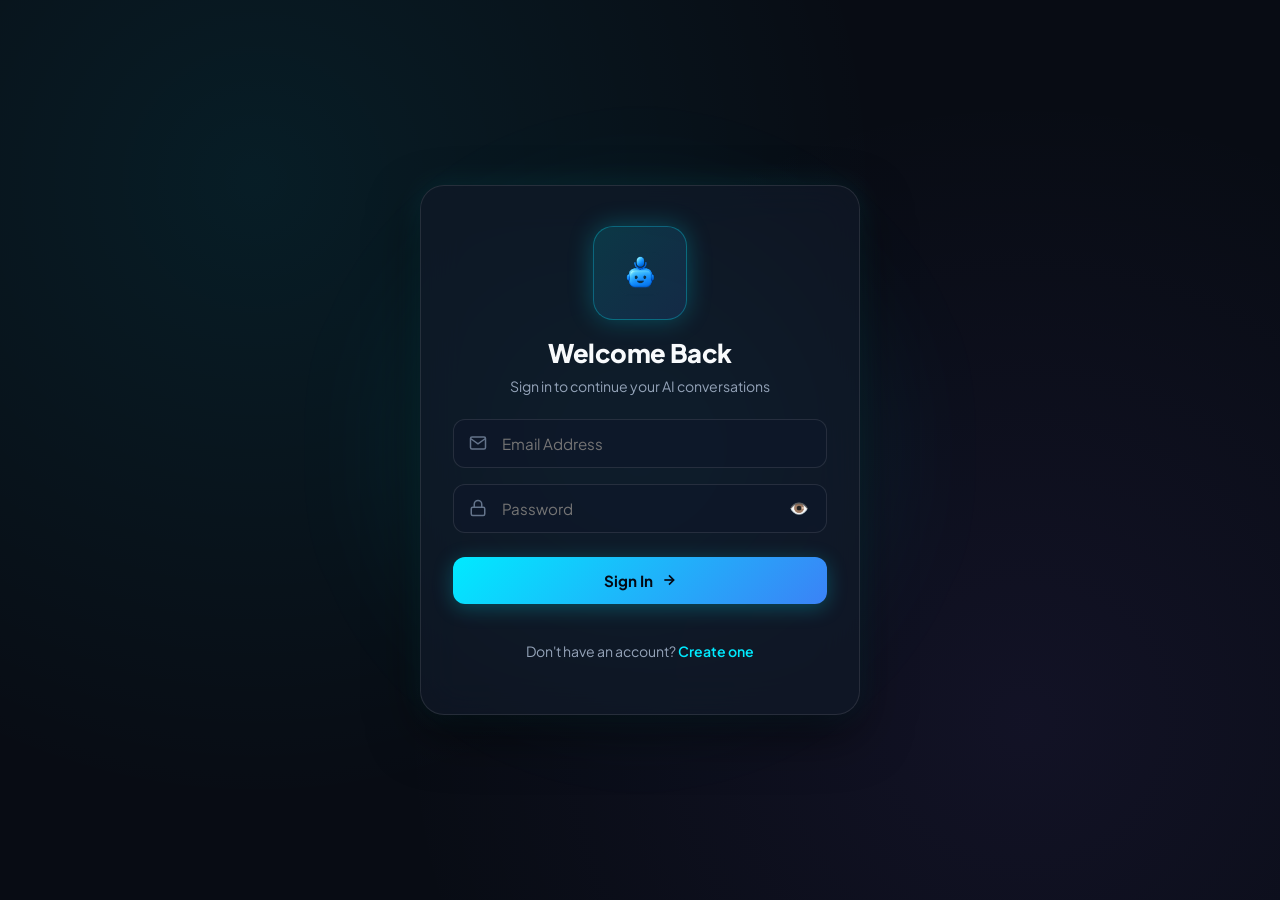
==== commit 10e026ff: "feat: Integrate emoji-mart, official branding logos, and chat history thread rename/delete" ====
--- a/frontend/login.html
+++ b/frontend/login.html
@@ -21,7 +21,9 @@
 
     <div class="auth-container">
       <div class="auth-header">
-        <div class="auth-brand-icon">🤖</div>
+        <div class="auth-brand-logo-wrapper">
+          <img src="assets/logo-main.png" alt="Chatora AI Logo" class="auth-brand-logo-img" />
+        </div>
         <h2>Welcome Back</h2>
         <p class="auth-subtitle">Sign in to continue your AI conversations</p>
       </div>
--- a/frontend/css/auth.css
+++ b/frontend/css/auth.css
@@ -82,18 +82,31 @@
   gap: 8px;
 }
 
-.auth-brand-icon {
-  font-size: 36px;
-  width: 64px;
-  height: 64px;
-  border-radius: 18px;
-  background: linear-gradient(135deg, rgba(0, 234, 255, 0.2), rgba(59, 130, 246, 0.2));
+.auth-brand-icon,
+.auth-brand-logo-wrapper {
+  width: 72px;
+  height: 72px;
+  border-radius: 20px;
+  background: linear-gradient(135deg, rgba(0, 234, 255, 0.15), rgba(59, 130, 246, 0.15));
   border: 1px solid rgba(0, 234, 255, 0.3);
   display: flex;
   align-items: center;
   justify-content: center;
   margin-bottom: 8px;
-  box-shadow: 0 0 24px rgba(0, 234, 255, 0.2);
+  box-shadow: 0 0 25px rgba(0, 234, 255, 0.25);
+  padding: 10px;
+  transition: all 0.3s ease;
+}
+
+.auth-brand-logo-wrapper:hover {
+  transform: scale(1.05);
+  box-shadow: 0 0 35px rgba(0, 234, 255, 0.4);
+}
+
+.auth-brand-logo-img {
+  width: 100%;
+  height: 100%;
+  object-fit: contain;
 }
 
 .auth-header h2 {
